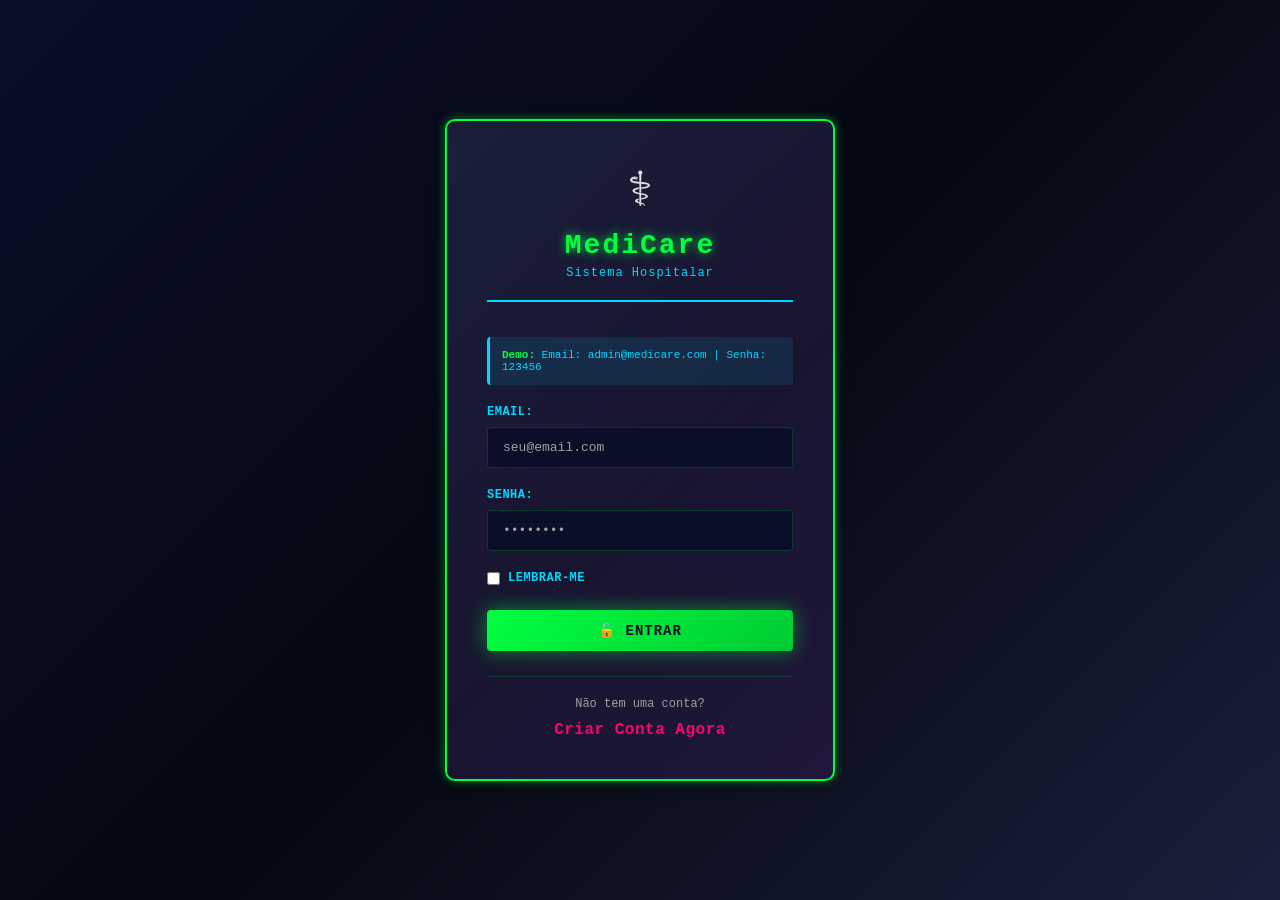
==== login.html @ a9f9413e "Primeiro commit do projeto" ====
<!DOCTYPE html>
<html lang="pt-BR">
<head>
    <meta charset="UTF-8">
    <meta name="viewport" content="width=device-width, initial-scale=1.0">
    <title>MediCare - Login</title>
    <style>
        :root {
            --color-primary: #00ff41;
            --color-secondary: #ff006e;
            --color-tertiary: #00d9ff;
            --color-accent: #b537f2;
            --color-bg-dark: #0a0e27;
            --color-bg-darker: #050812;
            --color-bg-light: #1a1f3a;
            --color-text-primary: #e0e0e0;
            --color-text-secondary: #a0a0a0;
            --color-border: #00ff4130;
            --glow: 0 0 10px rgba(0, 255, 65, 0.5);
            --glow-secondary: 0 0 15px rgba(255, 0, 110, 0.4);
            --glow-tertiary: 0 0 15px rgba(0, 217, 255, 0.4);
            --shadow: 0 4px 15px rgba(0, 0, 0, 0.7);
        }

        * {
            margin: 0;
            padding: 0;
            box-sizing: border-box;
        }

        html, body {
            width: 100%;
            height: 100%;
            font-family: 'Courier New', monospace;
            background: linear-gradient(135deg, #0a0e27 0%, #050812 50%, #1a1f3a 100%);
            color: var(--color-text-primary);
            display: flex;
            justify-content: center;
            align-items: center;
            overflow: hidden;
        }

        .login-container {
            width: 100%;
            max-width: 450px;
            padding: 30px;
            perspective: 1000px;
        }

        .login-box {
            background: linear-gradient(135deg, rgba(26, 31, 58, 0.95) 0%, rgba(181, 55, 242, 0.1) 100%);
            border: 2px solid var(--color-primary);
            border-radius: 10px;
            padding: 40px;
            box-shadow: var(--glow), var(--shadow);
            animation: boxSlideIn 0.6s ease;
        }

        @keyframes boxSlideIn {
            from {
                opacity: 0;
                transform: translateY(20px);
            }
            to {
                opacity: 1;
                transform: translateY(0);
            }
        }

        .logo-section {
            text-align: center;
            margin-bottom: 35px;
            padding-bottom: 20px;
            border-bottom: 2px solid var(--color-tertiary);
        }

        .logo-icon {
            font-size: 48px;
            display: block;
            margin-bottom: 10px;
            animation: pulse 2s infinite;
        }

        @keyframes pulse {
            0%, 100% { transform: scale(1); }
            50% { transform: scale(1.1); }
        }

        .logo-section h1 {
            font-size: 28px;
            color: var(--color-primary);
            text-shadow: 0 0 10px rgba(0, 255, 65, 0.8);
            letter-spacing: 2px;
            margin-bottom: 5px;
        }

        .logo-section p {
            color: var(--color-tertiary);
            font-size: 12px;
            letter-spacing: 1px;
        }

        .form-group {
            margin-bottom: 20px;
        }

        label {
            display: block;
            margin-bottom: 8px;
            color: var(--color-tertiary);
            font-size: 12px;
            font-weight: bold;
            letter-spacing: 0.5px;
            text-transform: uppercase;
        }

        input {
            width: 100%;
            padding: 12px 15px;
            background: rgba(10, 14, 39, 0.9);
            border: 1px solid var(--color-border);
            color: var(--color-primary);
            font-family: 'Courier New', monospace;
            font-size: 13px;
            border-radius: 4px;
            transition: all 0.3s ease;
        }

        input:focus {
            outline: none;
            border-color: var(--color-primary);
            background: rgba(10, 14, 39, 0.95);
            box-shadow: 0 0 15px rgba(0, 255, 65, 0.3);
        }

        input::placeholder {
            color: var(--color-text-secondary);
        }

        .btn-login {
            width: 100%;
            padding: 12px;
            background: linear-gradient(135deg, var(--color-primary) 0%, #00cc33 100%);
            color: var(--color-bg-dark);
            border: none;
            border-radius: 4px;
            font-family: 'Courier New', monospace;
            font-weight: bold;
            font-size: 14px;
            letter-spacing: 1px;
            cursor: pointer;
            box-shadow: 0 0 20px rgba(0, 255, 65, 0.5);
            transition: all 0.3s ease;
            text-transform: uppercase;
            margin-top: 10px;
        }

        .btn-login:hover {
            box-shadow: 0 0 30px rgba(0, 255, 65, 0.8);
            transform: translateY(-2px);
        }

        .btn-login:active {
            transform: translateY(0);
        }

        .form-footer {
            text-align: center;
            margin-top: 25px;
            padding-top: 20px;
            border-top: 1px solid var(--color-border);
        }

        .form-footer p {
            color: var(--color-text-secondary);
            font-size: 12px;
            margin-bottom: 10px;
        }

        .form-footer a {
            color: var(--color-secondary);
            text-decoration: none;
            font-weight: bold;
            transition: all 0.3s ease;
            letter-spacing: 0.5px;
        }

        .form-footer a:hover {
            color: var(--color-primary);
            text-shadow: 0 0 10px rgba(0, 255, 65, 0.5);
        }

        .toast {
            position: fixed;
            bottom: -100px;
            left: 50%;
            transform: translateX(-50%);
            background: linear-gradient(135deg, rgba(26, 31, 58, 0.95) 0%, rgba(181, 55, 242, 0.1) 100%);
            color: var(--color-primary);
            padding: 15px 25px;
            border: 2px solid var(--color-primary);
            border-radius: 4px;
            font-size: 14px;
            font-weight: bold;
            box-shadow: 0 0 20px rgba(0, 255, 65, 0.5);
            transition: all 0.3s ease;
            z-index: 1001;
            letter-spacing: 0.5px;
        }

        .toast.show {
            bottom: 30px;
        }

        .toast-error {
            border-color: #ff1744;
            color: #ff1744;
            box-shadow: 0 0 20px rgba(255, 23, 68, 0.5);
        }

        .toast-success {
            border-color: var(--color-primary);
            color: var(--color-primary);
            box-shadow: 0 0 20px rgba(0, 255, 65, 0.5);
        }

        .remember-me {
            display: flex;
            align-items: center;
            gap: 8px;
            font-size: 12px;
            color: var(--color-text-secondary);
            margin-bottom: 15px;
        }

        .remember-me input[type="checkbox"] {
            width: auto;
            cursor: pointer;
            accent-color: var(--color-primary);
        }

        .demo-info {
            background: rgba(0, 217, 255, 0.1);
            border-left: 3px solid var(--color-tertiary);
            padding: 12px;
            border-radius: 4px;
            margin-bottom: 20px;
            font-size: 11px;
            color: var(--color-tertiary);
        }

        .demo-info strong {
            color: var(--color-primary);
        }

        @media (max-width: 480px) {
            .login-box {
                padding: 25px;
            }

            .logo-section h1 {
                font-size: 22px;
            }

            .logo-icon {
                font-size: 36px;
            }

            .login-container {
                padding: 15px;
            }
        }

        ::-webkit-scrollbar {
            width: 10px;
        }

        ::-webkit-scrollbar-track {
            background: rgba(10, 14, 39, 0.8);
        }

        ::-webkit-scrollbar-thumb {
            background: linear-gradient(135deg, var(--color-primary) 0%, var(--color-tertiary) 100%);
            border-radius: 5px;
            box-shadow: 0 0 10px rgba(0, 255, 65, 0.5);
        }
    </style>
</head>
<body>
    <div class="login-container">
        <div class="login-box">
            <div class="logo-section">
                <span class="logo-icon">⚕️</span>
                <h1>MediCare</h1>
                <p>Sistema Hospitalar</p>
            </div>

            <div class="demo-info">
                <strong>Demo:</strong> Email: admin@medicare.com | Senha: 123456
            </div>

            <form id="loginForm" onsubmit="realizarLogin(event)">
                <div class="form-group">
                    <label for="email">Email:</label>
                    <input type="email" id="email" placeholder="seu@email.com" required>
                </div>

                <div class="form-group">
                    <label for="senha">Senha:</label>
                    <input type="password" id="senha" placeholder="••••••••" required>
                </div>

                <div class="remember-me">
                    <input type="checkbox" id="lembrar" name="lembrar">
                    <label for="lembrar" style="margin: 0;">Lembrar-me</label>
                </div>

                <button type="submit" class="btn-login">🔓 Entrar</button>
            </form>

            <div class="form-footer">
                <p>Não tem uma conta?</p>
                <a href="signup.html">Criar Conta Agora</a>
            </div>
        </div>
    </div>

    <div id="toast" class="toast"></div>

    <script>
        // Verificar se já está logado
        window.addEventListener('load', () => {
            const usuarioLogado = localStorage.getItem('usuarioLogado');
            if (usuarioLogado) {
                window.location.href = 'index.html';
            }
        });

        function realizarLogin(event) {
            event.preventDefault();

            const email = document.getElementById('email').value;
            const senha = document.getElementById('senha').value;
            const lembrar = document.getElementById('lembrar').checked;

            // Verificar credenciais
            const usuariosSalvos = JSON.parse(localStorage.getItem('usuariosMedicare') || '[]');
            const usuarioEncontrado = usuariosSalvos.find(u => u.email === email && u.senha === senha);

            if (!usuarioEncontrado) {
                mostrarToast('❌ Email ou senha incorretos!', 'error');
                return;
            }

            // Salvar dados de login
            const dadosLogin = {
                id: usuarioEncontrado.id,
                nome: usuarioEncontrado.nome,
                email: usuarioEncontrado.email,
                cargo: usuarioEncontrado.cargo
            };

            localStorage.setItem('usuarioLogado', JSON.stringify(dadosLogin));

            if (lembrar) {
                localStorage.setItem('emailLembrado', email);
            }

            mostrarToast('✅ Login realizado com sucesso!', 'success');

            setTimeout(() => {
                window.location.href = 'index.html';
            }, 1500);
        }

        function mostrarToast(mensagem, tipo = 'info') {
            const toast = document.getElementById('toast');
            toast.textContent = mensagem;
            toast.className = `toast toast-${tipo} show`;
            setTimeout(() => {
                toast.classList.remove('show');
            }, 3000);
        }

        // Preencher email se foi lembrado
        window.addEventListener('load', () => {
            const emailLembrado = localStorage.getItem('emailLembrado');
            if (emailLembrado) {
                document.getElementById('email').value = emailLembrado;
                document.getElementById('lembrar').checked = true;
            }
        });

        // Criar usuário de demo se não existir
        window.addEventListener('load', () => {
            let usuariosSalvos = JSON.parse(localStorage.getItem('usuariosMedicare') || '[]');
            
            const usuarioDemo = usuariosSalvos.find(u => u.email === 'admin@medicare.com');
            
            if (!usuarioDemo) {
                usuariosSalvos.push({
                    id: Date.now(),
                    nome: 'Administrador',
                    email: 'admin@medicare.com',
                    senha: '123456',
                    cargo: 'Administrador',
                    dataCadastro: new Date().toLocaleString('pt-BR')
                });
                localStorage.setItem('usuariosMedicare', JSON.stringify(usuariosSalvos));
            }
        });
    </script>
</body>
</html>
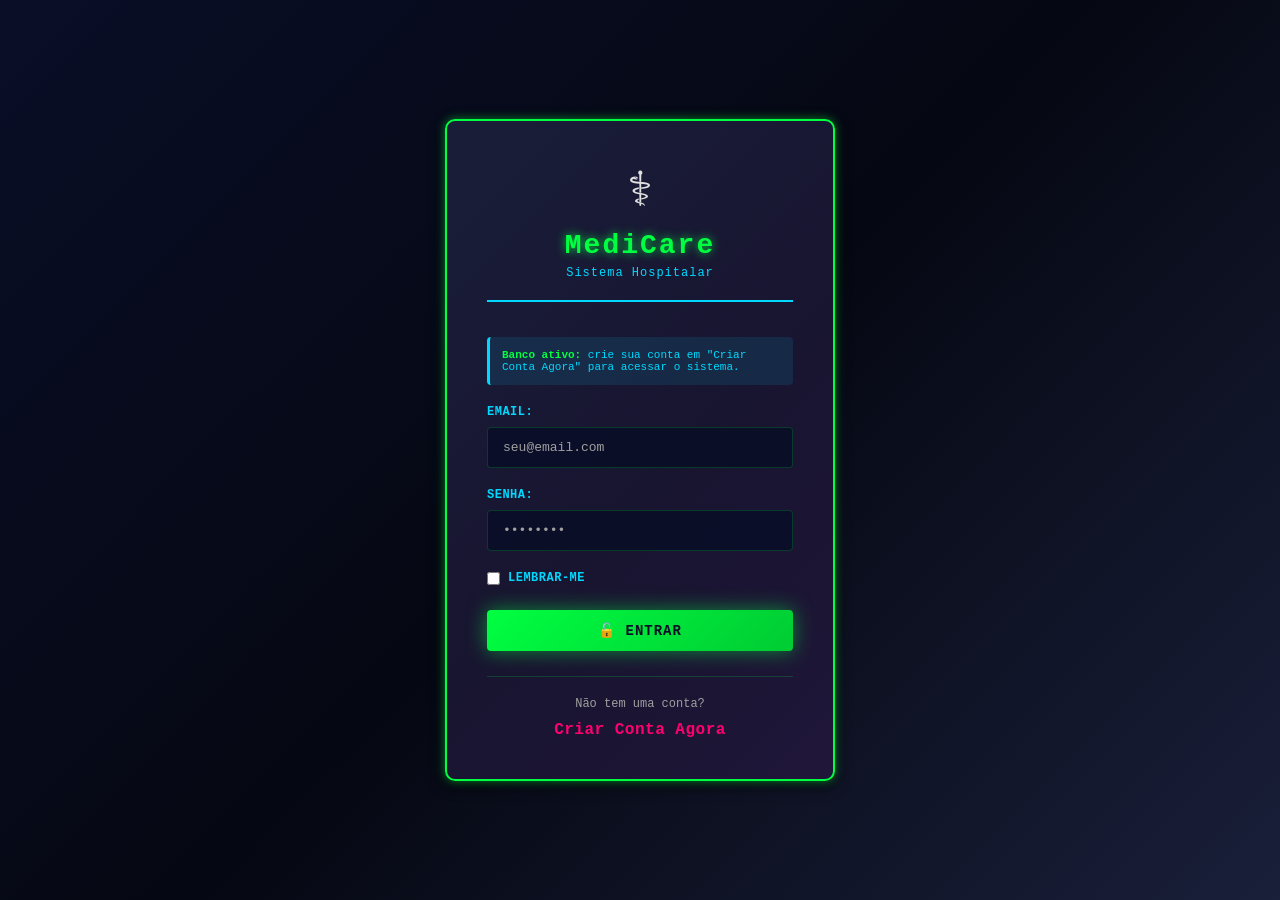
==== commit d57ef13a: "Initial commit of hospital system" ====
--- a/login.html
+++ b/login.html
@@ -296,7 +296,7 @@
             </div>
 
             <div class="demo-info">
-                <strong>Demo:</strong> Email: admin@medicare.com | Senha: 123456
+                <strong>Banco ativo:</strong> crie sua conta em "Criar Conta Agora" para acessar o sistema.
             </div>
 
             <form id="loginForm" onsubmit="realizarLogin(event)">
@@ -328,49 +328,61 @@
     <div id="toast" class="toast"></div>
 
     <script>
-        // Verificar se já está logado
+        const LOGIN_ENDPOINT = 'http://localhost/SistemaHospital/api/auth/login.php';
+
         window.addEventListener('load', () => {
             const usuarioLogado = localStorage.getItem('usuarioLogado');
             if (usuarioLogado) {
                 window.location.href = 'index.html';
+                return;
+            }
+
+            const emailLembrado = localStorage.getItem('emailLembrado');
+            if (emailLembrado) {
+                document.getElementById('email').value = emailLembrado;
+                document.getElementById('lembrar').checked = true;
             }
         });
 
-        function realizarLogin(event) {
+        async function realizarLogin(event) {
             event.preventDefault();
 
-            const email = document.getElementById('email').value;
+            const email = document.getElementById('email').value.trim();
             const senha = document.getElementById('senha').value;
             const lembrar = document.getElementById('lembrar').checked;
 
-            // Verificar credenciais
-            const usuariosSalvos = JSON.parse(localStorage.getItem('usuariosMedicare') || '[]');
-            const usuarioEncontrado = usuariosSalvos.find(u => u.email === email && u.senha === senha);
-
-            if (!usuarioEncontrado) {
-                mostrarToast('❌ Email ou senha incorretos!', 'error');
-                return;
-            }
-
-            // Salvar dados de login
-            const dadosLogin = {
-                id: usuarioEncontrado.id,
-                nome: usuarioEncontrado.nome,
-                email: usuarioEncontrado.email,
-                cargo: usuarioEncontrado.cargo
-            };
-
-            localStorage.setItem('usuarioLogado', JSON.stringify(dadosLogin));
-
-            if (lembrar) {
-                localStorage.setItem('emailLembrado', email);
-            }
-
-            mostrarToast('✅ Login realizado com sucesso!', 'success');
-
-            setTimeout(() => {
-                window.location.href = 'index.html';
-            }, 1500);
+            try {
+                const resposta = await fetch(LOGIN_ENDPOINT, {
+                    method: 'POST',
+                    headers: {
+                        'Content-Type': 'application/json'
+                    },
+                    body: JSON.stringify({ email, senha })
+                });
+
+                const resultado = await resposta.json();
+
+                if (!resposta.ok || !resultado.success) {
+                    mostrarToast(`❌ ${resultado.message || 'Não foi possível entrar.'}`, 'error');
+                    return;
+                }
+
+                localStorage.setItem('usuarioLogado', JSON.stringify(resultado.user));
+
+                if (lembrar) {
+                    localStorage.setItem('emailLembrado', email);
+                } else {
+                    localStorage.removeItem('emailLembrado');
+                }
+
+                mostrarToast('✅ Login realizado com sucesso!', 'success');
+
+                setTimeout(() => {
+                    window.location.href = 'index.html';
+                }, 1200);
+            } catch (erro) {
+                mostrarToast('❌ Falha de comunicação com o servidor.', 'error');
+            }
         }
 
         function mostrarToast(mensagem, tipo = 'info') {
@@ -381,34 +393,6 @@
                 toast.classList.remove('show');
             }, 3000);
         }
-
-        // Preencher email se foi lembrado
-        window.addEventListener('load', () => {
-            const emailLembrado = localStorage.getItem('emailLembrado');
-            if (emailLembrado) {
-                document.getElementById('email').value = emailLembrado;
-                document.getElementById('lembrar').checked = true;
-            }
-        });
-
-        // Criar usuário de demo se não existir
-        window.addEventListener('load', () => {
-            let usuariosSalvos = JSON.parse(localStorage.getItem('usuariosMedicare') || '[]');
-            
-            const usuarioDemo = usuariosSalvos.find(u => u.email === 'admin@medicare.com');
-            
-            if (!usuarioDemo) {
-                usuariosSalvos.push({
-                    id: Date.now(),
-                    nome: 'Administrador',
-                    email: 'admin@medicare.com',
-                    senha: '123456',
-                    cargo: 'Administrador',
-                    dataCadastro: new Date().toLocaleString('pt-BR')
-                });
-                localStorage.setItem('usuariosMedicare', JSON.stringify(usuariosSalvos));
-            }
-        });
     </script>
 </body>
-</html>
+</html>
